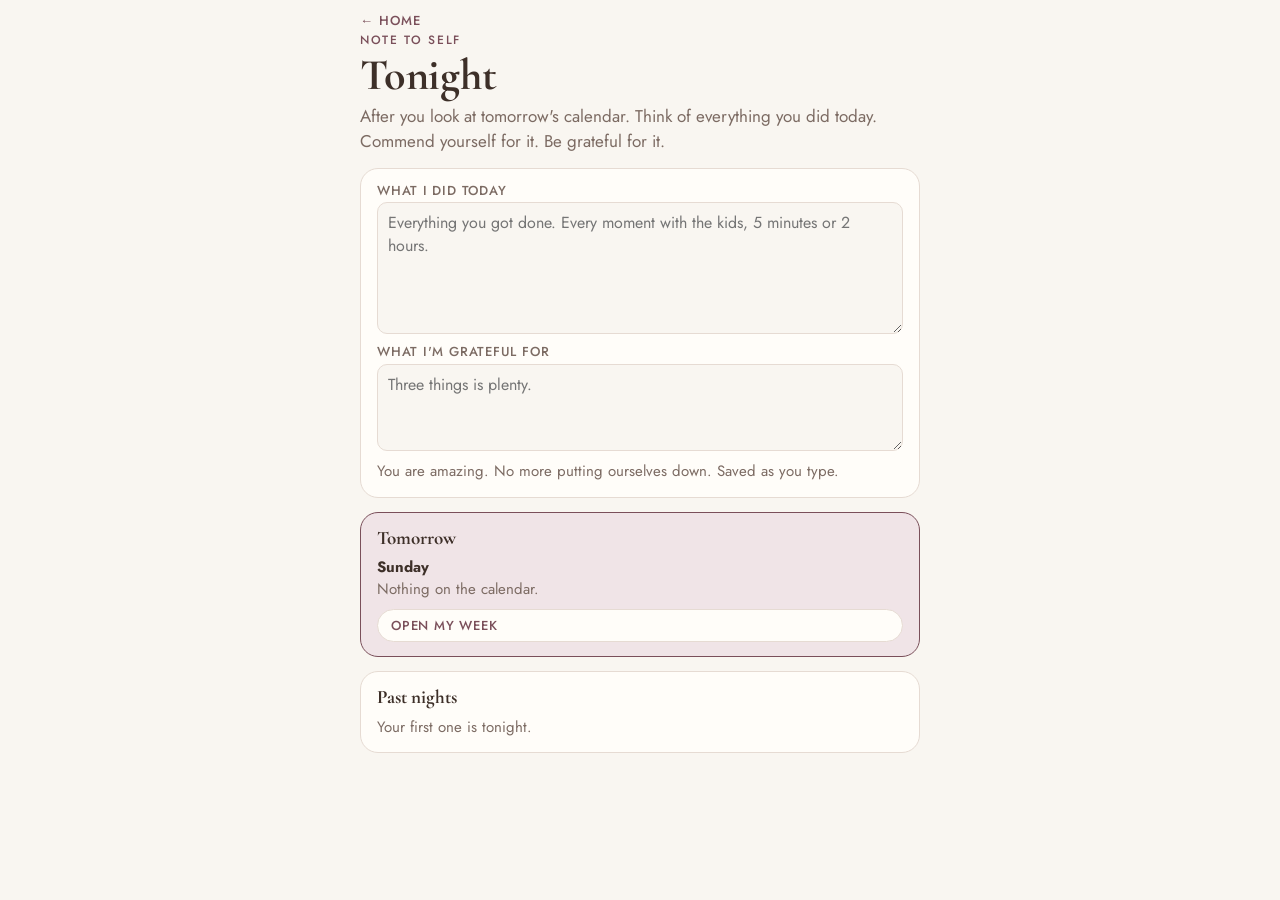
==== tonight.html @ c343e5c2 "The Organized Mom player: 7 days, worksheets, week, meals, routines, nightly note Co-Authored-By: Cl" ====
<!doctype html>
<meta charset="utf-8">
<base target="_top">
<meta name="viewport" content="width=device-width, initial-scale=1, viewport-fit=cover">
<title>Tonight · The Organized Mom</title>
<link rel="manifest" href="manifest.json">
<meta name="theme-color" content="#7a4f5a">
<meta name="apple-mobile-web-app-capable" content="yes">
<meta name="apple-mobile-web-app-title" content="Organized Mom">
<link rel="apple-touch-icon" href="icons/icon-180.png">
<link rel="preconnect" href="https://fonts.googleapis.com">
<link rel="stylesheet" href="https://fonts.googleapis.com/css2?family=Cormorant+Garamond:wght@600;700&family=Jost:wght@400;500;600&display=swap">
<link rel="stylesheet" href="om.css">
<div class="wrap">
  <header class="page"><a class="back" href="start.html">← Home</a><span class="eyebrow">Note to self</span><h1 id="h">Tonight</h1><p class="lead">After you look at tomorrow's calendar. Think of everything you did today. Commend yourself for it. Be grateful for it.</p></header>
  <section class="card ws">
    <label>What I did today<textarea id="did" rows="5" placeholder="Everything you got done. Every moment with the kids, 5 minutes or 2 hours."></textarea></label>
    <label>What I'm grateful for<textarea id="grateful" rows="3" placeholder="Three things is plenty."></textarea></label>
    <p class="note">You are amazing. No more putting ourselves down. Saved as you type.</p>
  </section>
  <section class="card soft"><h3>Tomorrow</h3><div id="tomorrow"></div><a class="pill" href="week.html">Open my week</a></section>
  <section class="card"><h3>Past nights</h3><div id="past"></div></section>
</div>
<script src="om.js"></script>
<script>
const d=TODAY, n={did:'',grateful:'',...notes()[d]};
$('#did').value=n.did;$('#grateful').value=n.grateful;
document.addEventListener('input',e=>{if(e.target.id==='did'||e.target.id==='grateful'){n[e.target.id]=e.target.value;setNote(d,n)}});
const tm=(new Date().getDay()+6)%7, tmi=(tm+1)%7, by=weekByDay();
$('#tomorrow').innerHTML=`<p><b>${WEEKDAYS_LONG[tmi]}</b></p>`+(by[tmi].length?by[tmi].map(e=>`<div class="ent"><span class="t">${fmtTime(e.time)}</span><span>${esc(e.label)}</span><span></span></div>`).join(''):'<p class="note">Nothing on the calendar.</p>');
const past=Object.entries(notes()).filter(([k])=>k!==d).sort((a,b)=>b[0].localeCompare(a[0])).slice(0,14);
$('#past').innerHTML=past.length?past.map(([k,v])=>`<div style="padding:8px 0;border-top:1px dashed var(--line)"><span class="eyebrow">${k}</span><p>${esc(v.did||'')}</p>${v.grateful?`<p class="note">Grateful: ${esc(v.grateful)}</p>`:''}</div>`).join(''):'<p class="note">Your first one is tonight.</p>';
</script>
---- om.css ----
/* The Organized Mom player. Off-white, mauve, a little gold. Cormorant Garamond for headings, Jost for text,
   the current Michelle Marie Fit look. One phone column everywhere. */
:root{
  --bg:#f9f6f1; --card:#fffdf9; --ink:#3d2f28; --muted:#7c6b63; --line:#e6dbd3;
  --brand:#7a4f5a; --brand-soft:#f0e4e7; --gold:#c9a96e; --gold-soft:#f3ead8; --rose:#c4957e;
  --accent:#7a4f5a; --accent-ink:#ffffff; --done:#8f7a3a; --done-soft:#f3ead8;
  --display:"Cormorant Garamond",Georgia,"Times New Roman",serif;
  --body:"Jost","Helvetica Neue",Arial,sans-serif;
}
@media (prefers-color-scheme: dark){:root:not([data-theme="light"]){
  --bg:#1f1719; --card:#2a1f22; --ink:#f4ede8; --muted:#c2b3ad; --line:#453539;
  --brand:#d9a3b0; --brand-soft:#3b2a30; --gold:#d9bc82; --gold-soft:#3b3222; --rose:#d9ab96;
  --accent:#d9a3b0; --accent-ink:#1f1719; --done:#d9bc82; --done-soft:#3b3222; color-scheme:dark}}
:root[data-theme="dark"]{
  --bg:#1f1719; --card:#2a1f22; --ink:#f4ede8; --muted:#c2b3ad; --line:#453539;
  --brand:#d9a3b0; --brand-soft:#3b2a30; --gold:#d9bc82; --gold-soft:#3b3222; --rose:#d9ab96;
  --accent:#d9a3b0; --accent-ink:#1f1719; --done:#d9bc82; --done-soft:#3b3222; color-scheme:dark}
*{box-sizing:border-box}
body{margin:0;background:var(--bg);color:var(--ink);font:400 17px/1.45 var(--body);padding:0 16px 70px;
  padding-left:max(16px,env(safe-area-inset-left,0px));padding-right:max(16px,env(safe-area-inset-right,0px))}
.wrap{max-width:560px;margin:0 auto;display:flex;flex-direction:column;gap:14px}
header.page{padding-top:14px;display:flex;flex-direction:column;gap:6px}
a.back{font:500 13px/1 var(--body);letter-spacing:.08em;text-transform:uppercase;color:var(--brand);text-decoration:none;display:inline-block}
.eyebrow{font:500 12px/1.2 var(--body);letter-spacing:.14em;text-transform:uppercase;color:var(--brand)}
h1{font:700 clamp(32px,9vw,44px)/1.02 var(--display);margin:0;letter-spacing:-.005em}
h2{font:700 24px/1.1 var(--display);margin:0}
h3{font:700 19px/1.2 var(--display);margin:0}
.lead{margin:0;color:var(--muted)}
p{margin:0}
button{font:inherit;color:inherit;cursor:pointer}
button:focus-visible,a:focus-visible{outline:3px solid var(--gold);outline-offset:2px}
.card{background:var(--card);border:1px solid var(--line);border-radius:18px;padding:14px 16px;display:flex;flex-direction:column;gap:8px}
.card p{color:var(--muted);font-size:15px}
.card p b{color:var(--ink)}
.card.soft{background:var(--brand-soft);border-color:var(--brand)}
.card.gold{background:var(--gold-soft);border-color:var(--gold)}
.go{display:block;text-align:center;background:var(--accent);color:var(--accent-ink);text-decoration:none;border:0;border-radius:16px;padding:18px;font:600 19px/1.1 var(--body);width:100%}
.go.quiet{background:var(--card);color:var(--ink);border:1px solid var(--line)}
.go.gold{background:var(--gold);color:#2b2118}
.go small{display:block;font:400 14px/1.3 var(--body);opacity:.85;margin-top:3px}
.ways{display:flex;flex-direction:column;gap:8px}
.way{display:grid;grid-template-columns:44px 1fr auto;gap:12px;align-items:center;background:var(--card);border:1px solid var(--line);border-radius:16px;padding:12px 14px;text-decoration:none;color:inherit}
.way .ic{width:44px;height:44px;border-radius:12px;background:var(--brand);color:#fff;display:grid;place-items:center;font:700 22px/1 var(--display)}
.way .ic.gold{background:var(--gold);color:#2b2118}
.way b{display:block;font:600 17px/1.2 var(--body)}
.way small{color:var(--muted);font-size:14px}
.way .tick{color:var(--done);font-weight:600;font-size:14px}
h2.also{margin:8px 0 -6px;font:500 12px/1.2 var(--body);letter-spacing:.14em;text-transform:uppercase;color:var(--muted)}
.chips{display:flex;flex-wrap:wrap;gap:6px}
.chip{font:500 14px/1 var(--body);background:var(--bg);border:1px solid var(--line);border-radius:8px;padding:7px 9px;font-variant-numeric:tabular-nums}
.chip.hot{background:var(--brand-soft);border-color:var(--brand);color:var(--brand);font-weight:600}
.chip.gold{background:var(--gold-soft);border-color:var(--gold)}
.seg{display:inline-flex;border:1px solid var(--line);border-radius:999px;overflow:hidden;background:var(--card)}
.seg button{border:0;background:transparent;color:var(--ink);padding:10px 16px;font:600 14px/1 var(--body);letter-spacing:.02em}
.seg button[aria-pressed="true"]{background:var(--brand);color:#fff}
.pill{font:500 13px/1 var(--body);letter-spacing:.06em;text-transform:uppercase;color:var(--brand);text-decoration:none;border:1px solid var(--line);background:var(--card);border-radius:999px;padding:9px 13px;display:inline-flex;gap:6px;align-items:center}
.pill.play{background:var(--accent);color:var(--accent-ink);border-color:var(--accent)}
.toolrow{display:flex;gap:8px;align-items:center;flex-wrap:wrap}
.star{color:var(--gold)}
.note{font-size:14px;color:var(--muted)}
input[type="number"],input[type="text"],textarea{font:inherit;color:inherit;background:var(--bg);border:1px solid var(--line);border-radius:10px;padding:9px 10px}
textarea{width:100%;min-height:72px;resize:vertical}
.err{background:var(--brand-soft);border-radius:14px;padding:14px}
/* step-by-step walkthrough shared pieces */
.embed{aspect-ratio:16/9;border-radius:12px;overflow:hidden;background:#000}
.embed iframe{width:100%;height:100%;border:0}
.demo{font-weight:600;font-size:14px;color:var(--brand);text-decoration:none;display:inline-flex;align-items:center;gap:6px;border:0;background:none;padding:6px 0}
.photo{width:100%;aspect-ratio:450/252;object-fit:cover;border-radius:12px;background:var(--brand-soft);display:block}
.code{display:inline-block;font:600 13px/1 var(--body);color:#fff;background:var(--brand);border-radius:6px;padding:5px 7px;margin-right:8px;letter-spacing:.04em;vertical-align:3px}
.code.swap{background:var(--gold);color:#2b2118}
/* sheet (swap picker) */
.sheet-bg{position:fixed;inset:0;background:rgba(40,25,30,.45);z-index:20;display:flex;align-items:flex-end;justify-content:center}
.sheet{background:var(--card);color:var(--ink);width:100%;max-width:560px;max-height:88vh;overflow:auto;border-radius:22px 22px 0 0;padding:16px 16px 30px;display:flex;flex-direction:column;gap:10px}
.sheet h2{font-size:26px}
.sheet .opt{display:grid;grid-template-columns:76px 1fr;gap:10px;align-items:center;border:1px solid var(--line);border-radius:14px;padding:8px 10px;background:var(--bg);text-align:left;width:100%}
.sheet .opt img{width:76px;aspect-ratio:450/252;object-fit:cover;border-radius:8px;background:var(--brand-soft)}
.sheet .opt b{display:block;font:600 16px/1.2 var(--body)}
.sheet .opt small{color:var(--muted);font-size:13px}
.sheet .opt.text{grid-template-columns:1fr}
.sheet .x{align-self:flex-end;border:1px solid var(--line);background:var(--card);border-radius:999px;padding:8px 14px;font-weight:600}
/* week grid */
.wk{display:grid;grid-template-columns:repeat(7,1fr);gap:5px}
.wk a,.wk div{display:flex;flex-direction:column;align-items:center;gap:4px;text-decoration:none;color:inherit;background:var(--card);border:1px solid var(--line);border-radius:12px;padding:8px 2px;min-height:86px;text-align:center}
.wk .d{font:500 11px/1 var(--body);letter-spacing:.08em;text-transform:uppercase;color:var(--muted)}
.wk .n{font:700 20px/1 var(--display)}
.wk .w{font:500 11px/1.15 var(--body);color:var(--brand)}
.wk .w.cardio{color:var(--rose)}
.wk .w.rest{color:var(--muted)}
.wk .today{border-color:var(--brand);box-shadow:inset 0 0 0 1px var(--brand)}
.wk .done{background:var(--done-soft);border-color:var(--done)}
.wk .done .n::after{content:" ✓";color:var(--done);font-size:14px}
/* ladder */
.ladder{display:flex;flex-direction:column;gap:8px}
.rung{display:grid;grid-template-columns:40px 1fr;gap:12px;align-items:start;background:var(--card);border:1px solid var(--line);border-radius:16px;padding:12px 14px;text-decoration:none;color:inherit}
.rung .num{font:700 30px/1 var(--display);color:var(--line)}
.rung.now{border-color:var(--brand);background:var(--brand-soft)}
.rung.now .num{color:var(--brand)}
.rung.past .num{color:var(--gold)}
.rung b{display:block;font:600 17px/1.2 var(--body)}
.rung small{color:var(--muted);font-size:14px;display:block}
.rung .wks{display:flex;gap:6px;margin-top:8px}
.rung .wks span{flex:1;height:26px;border-radius:7px;border:1px solid var(--line);display:grid;place-items:center;font:500 12px/1 var(--body);color:var(--muted)}
.rung .wks span.on{background:var(--gold);border-color:var(--gold);color:#2b2118;font-weight:600}
.rung .wks span.part{background:var(--gold-soft);border-color:var(--gold)}
.rung .wks span.cur{box-shadow:inset 0 0 0 2px var(--brand)}
/* checklist */
.ck{display:flex;flex-direction:column;gap:6px}
.ck label{display:flex;gap:12px;align-items:flex-start;background:var(--card);border:1px solid var(--line);border-radius:12px;padding:11px 12px;font-size:15px}
.ck input{width:22px;height:22px;flex:none;accent-color:var(--brand);margin-top:1px}
.ck label.on{background:var(--done-soft);border-color:var(--done)}
@media (prefers-reduced-motion:reduce){*{transition:none !important}}
.pair{display:grid;grid-template-columns:1fr 1fr;gap:8px}
.pair figure{margin:0;position:relative}
.pair img{width:100%;aspect-ratio:16/10;object-fit:cover;border-radius:12px;background:var(--brand-soft);display:block}
.pair figcaption{position:absolute;left:8px;top:8px;font:500 11px/1 var(--body);letter-spacing:.1em;text-transform:uppercase;background:rgba(61,47,40,.75);color:#fff;padding:5px 7px;border-radius:6px}
/* ---- Organized Mom additions: worksheets ---- */
.ws{display:flex;flex-direction:column;gap:10px}
.ws label{display:flex;flex-direction:column;gap:4px;font:500 13px/1.2 var(--body);letter-spacing:.06em;text-transform:uppercase;color:var(--muted)}
.ws label input,.ws label select,.ws label textarea{font:400 16px/1.4 var(--body);letter-spacing:0;text-transform:none;color:var(--ink)}
.ws input,.ws select,.ws textarea{font:inherit;color:inherit;background:var(--bg);border:1px solid var(--line);border-radius:10px;padding:9px 10px;min-width:0;width:100%}
.ws textarea{min-height:0}
.rows{display:flex;flex-direction:column;gap:8px}
.row{display:grid;grid-template-columns:1fr auto;gap:8px;align-items:start;background:var(--card);border:1px solid var(--line);border-radius:14px;padding:10px}
.row.del{background:var(--gold-soft);border-color:var(--gold)}
.row.done .fields input[type=text]{text-decoration:line-through;color:var(--muted)}
.row .fields{display:flex;flex-wrap:wrap;gap:6px;min-width:0}
.row .fields>*{flex:1 1 140px;min-width:0}
.row .fields textarea{flex-basis:100%}
.row .fields .days{flex-basis:100%}
.row .chk{flex-direction:row;align-items:center;gap:8px;flex:0 0 auto;text-transform:none;letter-spacing:0;font:400 15px/1.2 var(--body);color:var(--ink)}
.row .chk input{width:22px;height:22px;accent-color:var(--brand)}
.row .x{border:0;background:transparent;color:var(--muted);font-size:24px;line-height:1;padding:2px 6px;align-self:center}
.row .ord{display:flex;flex-direction:column;gap:2px}
.row .ord button{border:1px solid var(--line);background:var(--bg);border-radius:6px;font-size:10px;padding:4px 7px;color:var(--muted)}
.row:has(.ord){grid-template-columns:auto 1fr auto}
.pill.add{background:var(--brand);color:var(--accent-ink);border-color:var(--brand)}
.days{display:flex;gap:4px;flex-wrap:wrap}
.days button{border:1px solid var(--line);background:var(--bg);border-radius:8px;padding:7px 0;width:34px;font:600 13px/1 var(--body);color:var(--muted)}
.days button[aria-pressed="true"]{background:var(--brand);border-color:var(--brand);color:var(--accent-ink)}
.days.big button{width:auto;flex:1;padding:12px 0;font-size:14px}
.tabs{display:flex;gap:6px;overflow-x:auto;padding-bottom:4px;-webkit-overflow-scrolling:touch}
.tabs button{flex:0 0 auto;border:1px solid var(--line);background:var(--card);border-radius:999px;padding:9px 14px;font:600 14px/1 var(--body);color:var(--ink)}
.tabs button[aria-pressed="true"]{background:var(--brand);border-color:var(--brand);color:var(--accent-ink)}
.top3{display:flex;flex-direction:column;gap:8px}
.t3{background:var(--bg);border:1px solid var(--line);border-radius:12px;padding:10px;display:flex;flex-direction:column;gap:6px}
.t3 input,.t3 textarea{background:var(--card)}
.grid2{display:grid;grid-template-columns:1fr 1fr;gap:8px}
.grid2 label:first-child{grid-column:1/-1}
.mealgrid{display:flex;flex-direction:column;gap:6px}
.meal{display:grid;grid-template-columns:1fr 1fr 1fr;gap:6px;align-items:center;background:var(--card);border:1px solid var(--line);border-radius:12px;padding:8px}
.meal b{grid-column:1/-1;font:600 14px/1 var(--body);color:var(--brand)}
.meal input{padding:8px}
/* day page */
.step{display:flex;flex-direction:column;gap:10px}
.step .copy p{color:var(--ink);font-size:16px;margin-bottom:10px}
.step .copy p:last-child{margin-bottom:0}
.step .copy a{color:var(--brand);font-weight:600}
.step .copy b{font-weight:600}
.dayhead{display:flex;flex-direction:column;gap:6px;background:var(--brand);color:var(--accent-ink);border-radius:20px;padding:18px 18px 16px}
.dayhead .eyebrow{color:var(--gold)}
.dayhead h1{color:var(--accent-ink);font-size:clamp(28px,8vw,38px)}
.dayhead p{color:var(--accent-ink);opacity:.85;font-size:15px}
.daynav{display:flex;justify-content:space-between;gap:8px}
/* home */
.hero{position:relative;border-radius:22px;overflow:hidden;background:var(--brand-soft);min-height:200px}
.hero img{width:100%;height:280px;object-fit:cover;object-position:50% 15%;display:block}
.hero .tx{position:absolute;left:0;right:0;bottom:0;padding:70px 16px 16px;background:linear-gradient(rgba(61,47,40,0),rgba(61,47,40,.55) 35%,rgba(61,47,40,.86));color:#fff}
.hero .tx .eyebrow{color:var(--gold)}
.hero .tx h1{color:#fff;font-size:clamp(30px,8.5vw,42px)}
.hero .tx p{color:rgba(255,255,255,.9);font-size:15px}
.dots{display:grid;grid-template-columns:repeat(7,1fr);gap:5px}
.dots a{display:flex;flex-direction:column;align-items:center;gap:3px;text-decoration:none;color:inherit;background:var(--card);border:1px solid var(--line);border-radius:12px;padding:8px 2px}
.dots a .d{font:500 10px/1 var(--body);letter-spacing:.08em;text-transform:uppercase;color:var(--muted)}
.dots a .n{font:700 20px/1 var(--display)}
.dots a.done{background:var(--done-soft);border-color:var(--done)}
.dots a.done .n::after{content:"✓";font-size:12px;color:var(--done);margin-left:2px}
.dots a.next{border-color:var(--brand);box-shadow:inset 0 0 0 1px var(--brand)}
/* week page */
.wkday{background:var(--card);border:1px solid var(--line);border-radius:16px;padding:10px 12px;display:flex;flex-direction:column;gap:6px}
.wkday h3{display:flex;justify-content:space-between;align-items:baseline}
.wkday h3 small{font:500 12px/1 var(--body);color:var(--muted);letter-spacing:.06em;text-transform:uppercase}
.wkday.today{border-color:var(--brand)}
.ent{display:grid;grid-template-columns:62px 1fr auto;gap:8px;align-items:center;font-size:15px;padding:4px 0;border-top:1px dashed var(--line)}
.ent:first-of-type{border-top:0}
.ent .t{font-variant-numeric:tabular-nums;color:var(--muted);font-size:14px}
.ent .tag{font:500 10px/1 var(--body);letter-spacing:.08em;text-transform:uppercase;color:var(--brand);background:var(--brand-soft);border-radius:6px;padding:4px 6px}
.ent .tag.workout{background:var(--gold-soft);color:#6b5a2a}
.ent .tag.meals,.ent .tag.shop,.ent .tag.cook{background:var(--done-soft);color:var(--done)}
.ent .tag.downtime{background:var(--bg);color:var(--muted)}
.ent .x{border:0;background:transparent;color:var(--muted);font-size:20px;padding:0 4px}
.addform{display:grid;grid-template-columns:1fr 1fr;gap:8px}
.addform input,.addform select{font:inherit;color:inherit;background:var(--bg);border:1px solid var(--line);border-radius:10px;padding:9px 10px;width:100%;min-width:0}
.addform input[name=label]{grid-column:1/-1}
/* print */
@media print{body{padding:0;background:#fff;color:#000}.noprint{display:none !important}.card{break-inside:avoid;border-color:#ccc}}
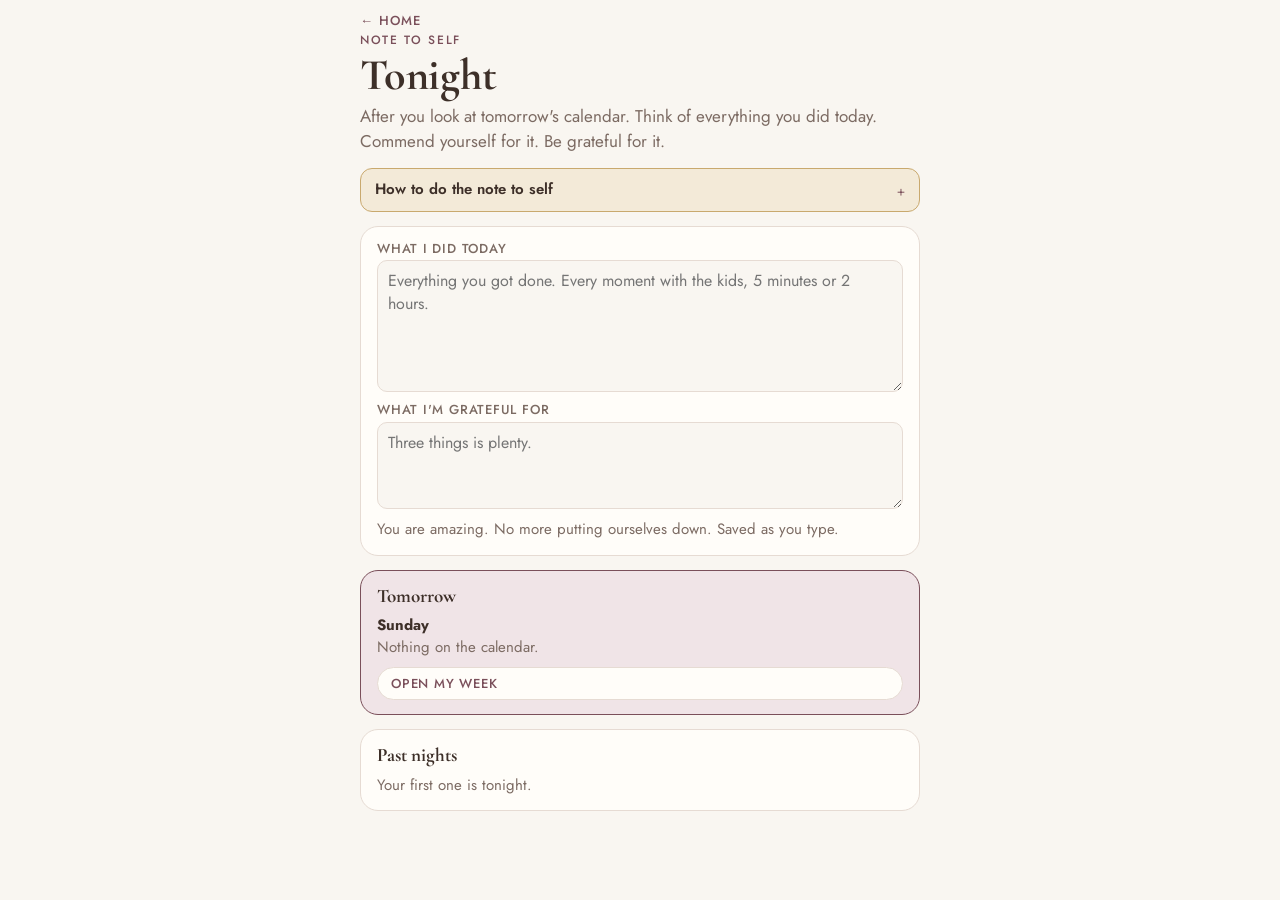
==== commit b8c53142: "Explainer with examples on every section, plus how-it-works on home, week and tonight" ====
--- a/tonight.html
+++ b/tonight.html
@@ -13,6 +13,7 @@
 <link rel="stylesheet" href="om.css">
 <div class="wrap">
   <header class="page"><a class="back" href="start.html">← Home</a><span class="eyebrow">Note to self</span><h1 id="h">Tonight</h1><p class="lead">After you look at tomorrow's calendar. Think of everything you did today. Commend yourself for it. Be grateful for it.</p></header>
+  <section id="help"></section>
   <section class="card ws">
     <label>What I did today<textarea id="did" rows="5" placeholder="Everything you got done. Every moment with the kids, 5 minutes or 2 hours."></textarea></label>
     <label>What I'm grateful for<textarea id="grateful" rows="3" placeholder="Three things is plenty."></textarea></label>
@@ -24,6 +25,7 @@
 <script src="om.js"></script>
 <script>
 const d=TODAY, n={did:'',grateful:'',...notes()[d]};
+$('#help').innerHTML=helpHTML('tonight');
 $('#did').value=n.did;$('#grateful').value=n.grateful;
 document.addEventListener('input',e=>{if(e.target.id==='did'||e.target.id==='grateful'){n[e.target.id]=e.target.value;setNote(d,n)}});
 const tm=(new Date().getDay()+6)%7, tmi=(tm+1)%7, by=weekByDay();
--- a/om.css
+++ b/om.css
@@ -193,3 +193,15 @@
 .addform input[name=label]{grid-column:1/-1}
 /* print */
 @media print{body{padding:0;background:#fff;color:#000}.noprint{display:none !important}.card{break-inside:avoid;border-color:#ccc}}
+
+/* help: tap to open */
+details.help{border:1px solid var(--gold);background:var(--gold-soft);border-radius:12px;padding:0}
+details.help summary{cursor:pointer;list-style:none;padding:11px 14px;font:600 15px/1.3 var(--body);color:var(--ink);display:flex;justify-content:space-between;align-items:center;gap:10px}
+details.help summary::-webkit-details-marker{display:none}
+details.help summary::after{content:"+";font:700 20px/1 var(--display);color:var(--brand)}
+details.help[open] summary::after{content:"\2013"}
+details.help .helpbody{padding:0 14px 12px}
+details.help .helpbody p{color:var(--ink);font-size:15px;margin-bottom:8px}
+details.help .helpbody ul{margin:0 0 8px;padding-left:18px;font-size:15px}
+details.help .helpbody li{margin:3px 0}
+details.help .helpbody ol{margin:0 0 8px;padding-left:18px;font-size:15px}
